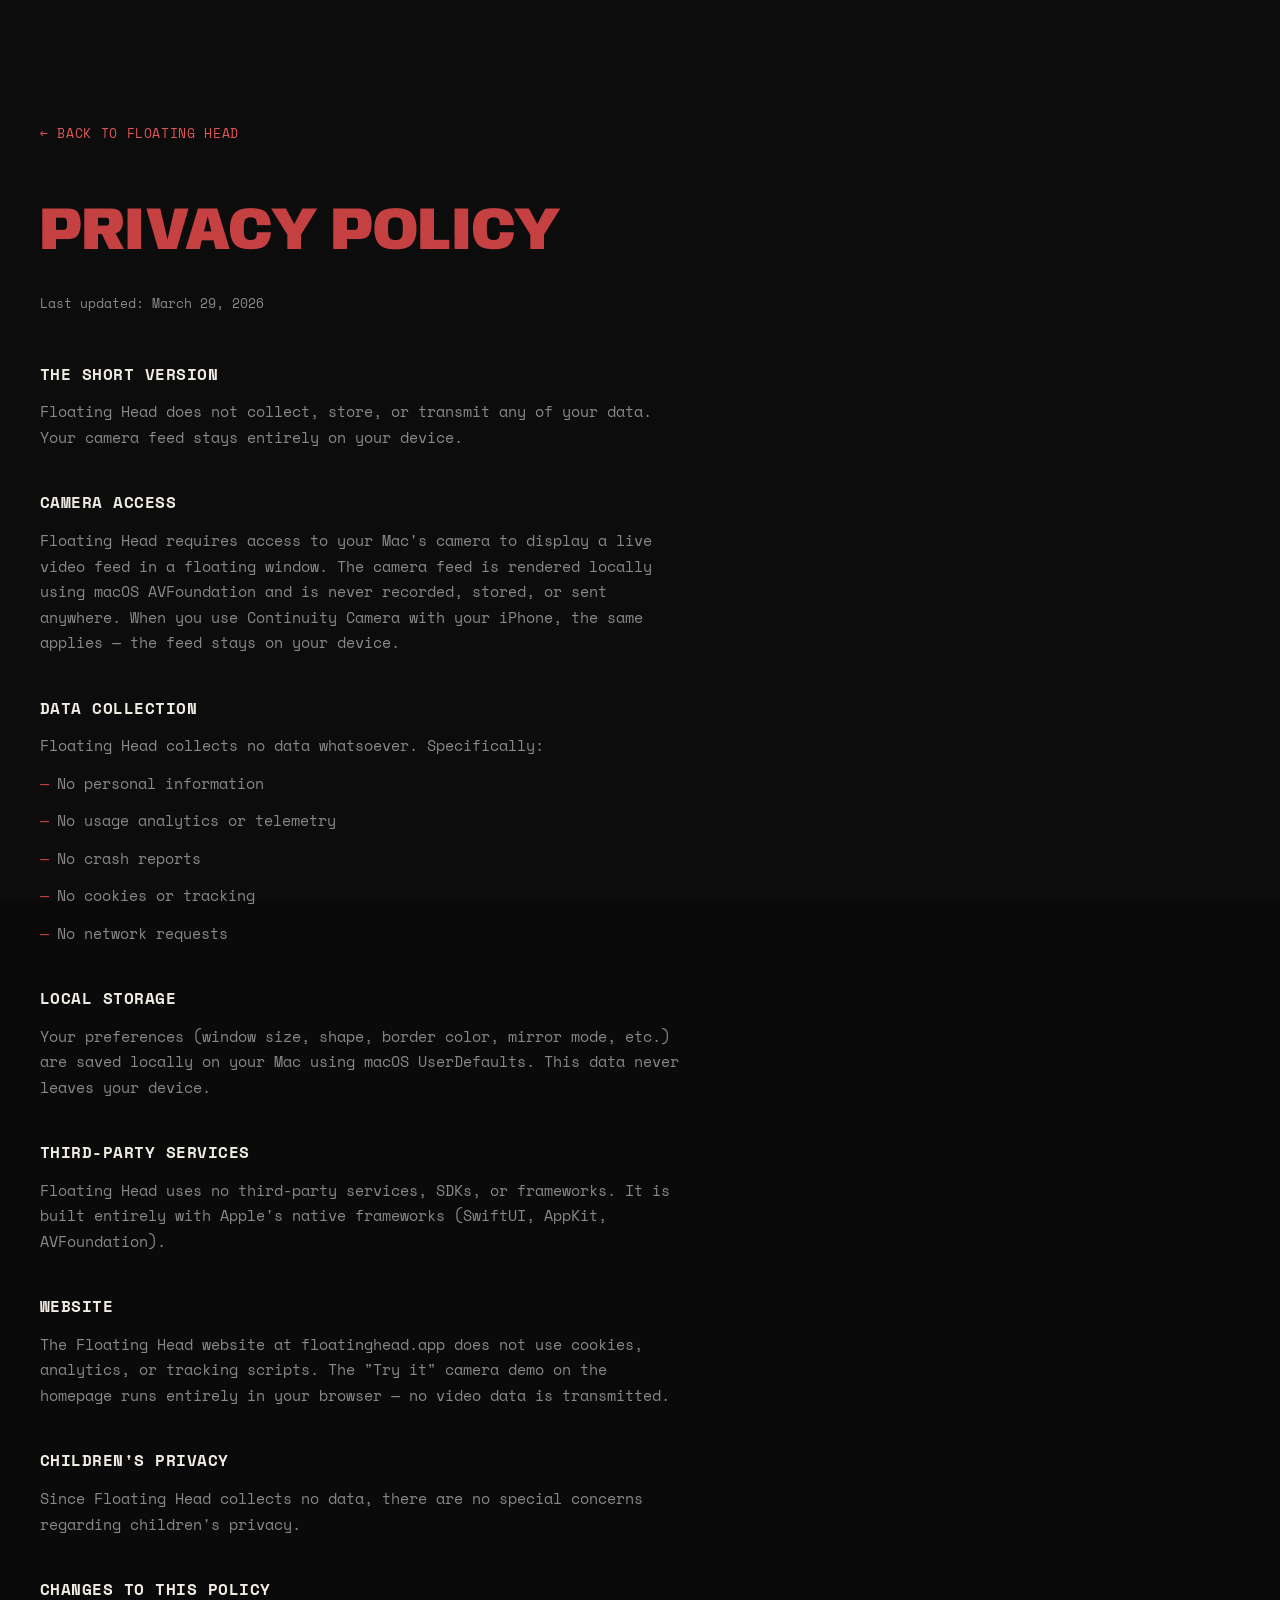
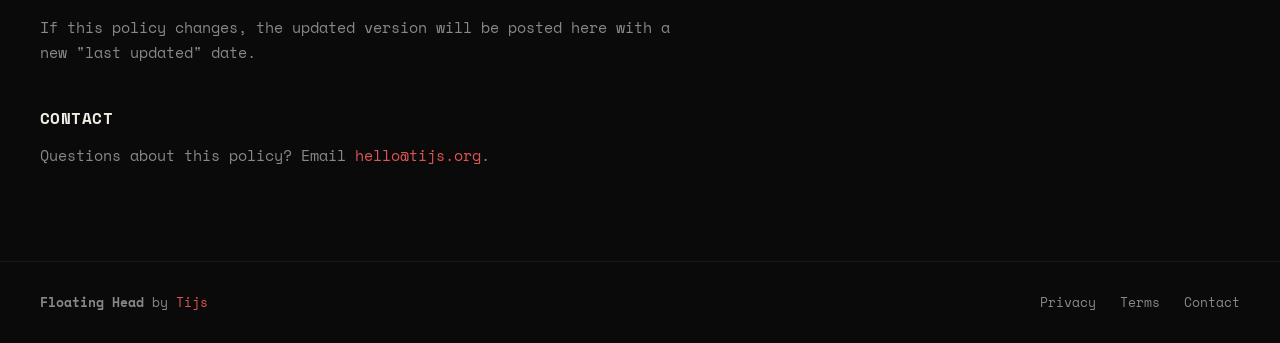
==== privacy.html @ 7c6a7cde "Add privacy policy and terms of service pages" ====
<!DOCTYPE html>
<html lang="en">
<head>
  <meta charset="UTF-8">
  <meta name="viewport" content="width=device-width, initial-scale=1.0">
  <title>Privacy Policy — Floating Head</title>
  <meta name="description" content="Privacy Policy for Floating Head, a macOS menu bar camera app.">
  <link rel="preconnect" href="https://fonts.googleapis.com">
  <link rel="preconnect" href="https://fonts.gstatic.com" crossorigin>
  <link href="https://fonts.googleapis.com/css2?family=Space+Mono:ital,wght@0,400;0,700;1,400&family=Instrument+Serif:ital@0;1&family=Anybody:wght@900&display=swap" rel="stylesheet">
  <link rel="stylesheet" href="styles.css">
  <link rel="icon" href="data:image/svg+xml,<svg xmlns='http://www.w3.org/2000/svg' viewBox='0 0 100 100'><circle cx='50' cy='50' r='45' fill='%23C63F40'/><circle cx='35' cy='42' r='6' fill='white'/><line x1='58' y1='36' x2='68' y2='48' stroke='white' stroke-width='5' stroke-linecap='round'/><circle cx='50' cy='65' r='4' fill='white'/></svg>">
  <style>
    .legal-page { padding: 120px 40px 80px; max-width: 720px; }
    .legal-page h1 {
      font-family: var(--font-display);
      font-weight: 900;
      font-size: clamp(36px, 6vw, 60px);
      text-transform: uppercase;
      margin-bottom: 12px;
      color: var(--coral);
    }
    .legal-page .last-updated {
      font-size: 13px;
      color: var(--grey);
      margin-bottom: 48px;
    }
    .legal-page h2 {
      font-family: var(--font-mono);
      font-size: 16px;
      font-weight: 700;
      text-transform: uppercase;
      letter-spacing: 0.03em;
      margin-top: 40px;
      margin-bottom: 12px;
      color: var(--off-white);
    }
    .legal-page p, .legal-page li {
      color: var(--grey);
      font-size: 15px;
      margin-bottom: 12px;
      line-height: 1.7;
    }
    .legal-page ul {
      list-style: none;
      padding-left: 0;
    }
    .legal-page ul li::before {
      content: "—";
      color: var(--coral);
      margin-right: 8px;
    }
    .legal-page a { color: var(--coral-light); }
    .legal-page a:hover { color: var(--off-white); }
    .back-link {
      display: inline-block;
      margin-bottom: 40px;
      font-size: 13px;
      color: var(--grey);
      text-transform: uppercase;
      letter-spacing: 0.05em;
    }
    .back-link:hover { color: var(--off-white); }
    @media (max-width: 900px) {
      .legal-page { padding: 80px 24px 60px; }
    }
  </style>
</head>
<body>
  <div class="noise"></div>

  <main class="legal-page">
    <a href="/" class="back-link">&larr; Back to Floating Head</a>
    <h1>Privacy Policy</h1>
    <p class="last-updated">Last updated: March 29, 2026</p>

    <h2>The short version</h2>
    <p>Floating Head does not collect, store, or transmit any of your data. Your camera feed stays entirely on your device.</p>

    <h2>Camera access</h2>
    <p>Floating Head requires access to your Mac's camera to display a live video feed in a floating window. The camera feed is rendered locally using macOS AVFoundation and is never recorded, stored, or sent anywhere. When you use Continuity Camera with your iPhone, the same applies — the feed stays on your device.</p>

    <h2>Data collection</h2>
    <p>Floating Head collects no data whatsoever. Specifically:</p>
    <ul>
      <li>No personal information</li>
      <li>No usage analytics or telemetry</li>
      <li>No crash reports</li>
      <li>No cookies or tracking</li>
      <li>No network requests</li>
    </ul>

    <h2>Local storage</h2>
    <p>Your preferences (window size, shape, border color, mirror mode, etc.) are saved locally on your Mac using macOS UserDefaults. This data never leaves your device.</p>

    <h2>Third-party services</h2>
    <p>Floating Head uses no third-party services, SDKs, or frameworks. It is built entirely with Apple's native frameworks (SwiftUI, AppKit, AVFoundation).</p>

    <h2>Website</h2>
    <p>The Floating Head website at floatinghead.app does not use cookies, analytics, or tracking scripts. The "Try it" camera demo on the homepage runs entirely in your browser — no video data is transmitted.</p>

    <h2>Children's privacy</h2>
    <p>Since Floating Head collects no data, there are no special concerns regarding children's privacy.</p>

    <h2>Changes to this policy</h2>
    <p>If this policy changes, the updated version will be posted here with a new "last updated" date.</p>

    <h2>Contact</h2>
    <p>Questions about this policy? Email <a href="mailto:hello@tijs.org">hello@tijs.org</a>.</p>
  </main>

  <footer class="footer">
    <div class="footer-inner">
      <div class="footer-left">
        <span class="footer-name">Floating Head</span> by <a href="https://tijs.org">Tijs</a>
      </div>
      <div class="footer-right">
        <a href="privacy.html">Privacy</a>
        <a href="terms.html">Terms</a>
        <a href="mailto:hello@tijs.org">Contact</a>
      </div>
    </div>
  </footer>
</body>
</html>
---- styles.css ----
/* === TOKENS === */
:root {
  --coral: #C63F40;
  --coral-light: #e05455;
  --coral-dark: #9a2e2f;
  --black: #0a0a0a;
  --off-black: #141414;
  --off-white: #f0ece4;
  --cream: #faf7f0;
  --grey: #888;
  --font-display: 'Anybody', system-ui, sans-serif;
  --font-serif: 'Instrument Serif', Georgia, serif;
  --font-mono: 'Space Mono', 'SF Mono', monospace;
  --cam-size: 160px;
}

/* === RESET === */
*, *::before, *::after { margin: 0; padding: 0; box-sizing: border-box; }
html { scroll-behavior: smooth; -webkit-font-smoothing: antialiased; }
body {
  font-family: var(--font-mono);
  background: var(--black);
  color: var(--off-white);
  overflow-x: hidden;
  cursor: default;
  line-height: 1.6;
  font-size: 15px;
}

a { color: var(--coral-light); text-decoration: none; transition: color 0.2s; }
a:hover { color: var(--off-white); }
em { font-family: var(--font-serif); font-style: italic; font-size: 1.15em; }
strong { color: var(--off-white); }

::selection {
  background: var(--coral);
  color: white;
}

/* === NOISE OVERLAY === */
.noise {
  position: fixed;
  inset: 0;
  z-index: 9999;
  pointer-events: none;
  opacity: 0.035;
  background-image: url("data:image/svg+xml,%3Csvg viewBox='0 0 256 256' xmlns='http://www.w3.org/2000/svg'%3E%3Cfilter id='n'%3E%3CfeTurbulence type='fractalNoise' baseFrequency='0.9' numOctaves='4' stitchTiles='stitch'/%3E%3C/filter%3E%3Crect width='100%25' height='100%25' filter='url(%23n)'/%3E%3C/svg%3E");
  background-repeat: repeat;
  background-size: 256px;
}

/* === FLOATING CAM === */
.floating-cam {
  position: fixed;
  top: 60px;
  right: 40px;
  width: var(--cam-size);
  height: var(--cam-size);
  border-radius: 50%;
  z-index: 10000;
  cursor: grab;
  overflow: hidden;
  box-shadow: 0 8px 40px rgba(0,0,0,0.6), 0 0 0 3px var(--coral);
  transition: box-shadow 0.3s ease, transform 0.2s ease;
  user-select: none;
  -webkit-user-select: none;
}
.floating-cam:hover {
  box-shadow: 0 12px 50px rgba(198,63,64,0.4), 0 0 0 3px var(--coral-light);
  transform: scale(1.03);
}
.floating-cam:active { cursor: grabbing; transform: scale(0.98); }
.floating-cam .cam-ring {
  position: absolute;
  inset: 0;
  border-radius: 50%;
  border: 3px solid var(--coral);
  z-index: 2;
  pointer-events: none;
}
.floating-cam video {
  width: 100%;
  height: 100%;
  object-fit: cover;
  transform: scaleX(-1);
  display: none;
}
.floating-cam video.active { display: block; }
.cam-placeholder {
  width: 100%;
  height: 100%;
  background: var(--off-black);
  display: flex;
  align-items: center;
  justify-content: center;
}
.cam-placeholder.hidden { display: none; }

/* Wink face in placeholder */
.wink-face {
  position: relative;
  width: 70px;
  height: 50px;
}
.wink-eye {
  position: absolute;
  top: 0;
}
.wink-eye.open {
  left: 5px;
  width: 16px;
  height: 16px;
  border-radius: 50%;
  background: var(--off-white);
}
.wink-eye.open::after {
  content: '';
  position: absolute;
  top: 4px;
  left: 4px;
  width: 8px;
  height: 8px;
  border-radius: 50%;
  background: var(--black);
}
.wink-eye.closed {
  right: 5px;
  top: 8px;
  width: 18px;
  height: 3px;
  background: var(--off-white);
  border-radius: 2px;
  transform: rotate(-10deg);
}
.wink-mouth {
  position: absolute;
  bottom: 2px;
  left: 50%;
  transform: translateX(-50%);
  width: 12px;
  height: 8px;
  border-radius: 0 0 50% 50%;
  background: var(--off-white);
}

.cam-label {
  position: absolute;
  bottom: -28px;
  left: 50%;
  transform: translateX(-50%);
  font-size: 11px;
  color: var(--grey);
  text-transform: uppercase;
  letter-spacing: 0.1em;
  white-space: nowrap;
  opacity: 0;
  transition: opacity 0.3s;
  font-family: var(--font-mono);
}
.floating-cam:hover .cam-label { opacity: 1; }

/* === HERO === */
.hero {
  min-height: 100vh;
  display: flex;
  flex-direction: column;
  justify-content: center;
  padding: 80px 40px 60px;
  position: relative;
}
.hero-logo {
  margin-bottom: 30px;
}
.wink-logo {
  width: 72px;
  height: 72px;
  animation: float 4s ease-in-out infinite;
}
@keyframes float {
  0%, 100% { transform: translateY(0); }
  50% { transform: translateY(-10px); }
}
.hero-title {
  font-family: var(--font-display);
  font-weight: 900;
  line-height: 0.88;
  letter-spacing: -0.03em;
  text-transform: uppercase;
}
.hero-line-1 {
  display: block;
  font-size: clamp(80px, 16vw, 220px);
  color: var(--off-white);
}
.hero-line-2 {
  display: block;
  font-size: clamp(80px, 16vw, 220px);
  color: var(--coral);
  -webkit-text-stroke: 2px var(--coral);
}
.hero-tagline {
  margin-top: 30px;
  font-size: clamp(18px, 2.5vw, 26px);
  max-width: 600px;
  color: var(--grey);
  line-height: 1.6;
}
.hero-cta {
  margin-top: 40px;
  display: flex;
  align-items: center;
  gap: 16px;
  flex-wrap: wrap;
}

/* === BUTTONS === */
.btn-download {
  display: inline-flex;
  align-items: center;
  gap: 10px;
  background: var(--off-white);
  color: var(--black);
  padding: 14px 28px;
  border-radius: 12px;
  font-family: var(--font-mono);
  font-size: 14px;
  font-weight: 700;
  transition: all 0.2s ease;
  border: 2px solid transparent;
}
.btn-download:hover {
  background: var(--coral);
  color: white;
  transform: translateY(-2px);
  box-shadow: 0 6px 24px rgba(198,63,64,0.4);
}
.apple-icon { width: 20px; height: 20px; }
.price-tag {
  font-size: 14px;
  color: var(--grey);
  font-family: var(--font-mono);
}

/* === MARQUEE === */
.marquee-wrap {
  padding: 20px 0;
  border-top: 1px solid rgba(240,236,228,0.08);
  border-bottom: 1px solid rgba(240,236,228,0.08);
  overflow: hidden;
  margin-top: -1px;
}
.marquee {
  display: flex;
  white-space: nowrap;
  animation: scroll 20s linear infinite;
}
.marquee span {
  font-family: var(--font-display);
  font-size: clamp(24px, 4vw, 48px);
  font-weight: 900;
  color: rgba(240,236,228,0.06);
  text-transform: uppercase;
  letter-spacing: 0.05em;
  flex-shrink: 0;
}
@keyframes scroll {
  from { transform: translateX(0); }
  to { transform: translateX(-50%); }
}

/* === WHAT SECTION === */
.what-section {
  padding: 120px 40px;
  border-bottom: 1px solid rgba(240,236,228,0.08);
}
.what-grid {
  display: grid;
  grid-template-columns: 1fr 1.5fr;
  gap: 60px;
  max-width: 1200px;
  align-items: start;
}
.what-text h2 {
  font-family: var(--font-display);
  font-size: clamp(48px, 8vw, 100px);
  font-weight: 900;
  line-height: 0.95;
  text-transform: uppercase;
  color: var(--coral);
}
.what-answer .big-p {
  font-family: var(--font-serif);
  font-size: clamp(28px, 3.5vw, 42px);
  line-height: 1.25;
  color: var(--off-white);
  margin-bottom: 24px;
}
.what-answer p {
  color: var(--grey);
  font-size: 15px;
  margin-bottom: 16px;
  max-width: 540px;
}

/* === FEATURES === */
.features-section {
  padding: 100px 40px 120px;
  position: relative;
}
.features-heading {
  font-family: var(--font-serif);
  font-style: italic;
  font-size: clamp(40px, 6vw, 80px);
  margin-bottom: 60px;
  color: var(--off-white);
}
.features-grid {
  display: grid;
  grid-template-columns: repeat(3, 1fr);
  gap: 2px;
  max-width: 1200px;
}
.feature-card {
  background: var(--off-black);
  padding: 40px 30px;
  position: relative;
  transition: all 0.3s ease;
  border: 1px solid rgba(240,236,228,0.05);
}
.feature-card:hover {
  background: rgba(198,63,64,0.08);
  border-color: rgba(198,63,64,0.2);
  transform: translateY(-4px);
  z-index: 2;
}
/* Intentional grid breaks - some cards span or offset */
.card-1 { grid-column: 1 / 2; }
.card-2 { grid-column: 2 / 4; }
.card-3 { grid-column: 1 / 3; }
.card-4 { grid-column: 3 / 4; }
.card-5 { grid-column: 1 / 2; }
.card-6 { grid-column: 2 / 4; }

.feature-icon {
  font-size: 28px;
  margin-bottom: 16px;
  color: var(--coral);
  line-height: 1;
}
.feature-card h3 {
  font-family: var(--font-mono);
  font-size: 16px;
  font-weight: 700;
  margin-bottom: 8px;
  text-transform: uppercase;
  letter-spacing: 0.03em;
}
.feature-card p {
  color: var(--grey);
  font-size: 14px;
  line-height: 1.5;
}

/* === USE CASES === */
.usecases-section {
  padding: 80px 40px 100px;
  max-width: 1000px;
  border-top: 1px solid rgba(240,236,228,0.08);
}
.usecase-row {
  display: flex;
  gap: 40px;
  padding: 40px 0;
  border-bottom: 1px solid rgba(240,236,228,0.06);
  align-items: baseline;
  transition: all 0.3s;
}
.usecase-row:hover {
  padding-left: 20px;
}
.usecase-num {
  font-family: var(--font-display);
  font-size: 60px;
  font-weight: 900;
  color: rgba(198,63,64,0.3);
  line-height: 1;
  flex-shrink: 0;
  min-width: 90px;
}
.usecase-row:hover .usecase-num {
  color: var(--coral);
}
.usecase-text h3 {
  font-family: var(--font-mono);
  font-weight: 700;
  font-size: 18px;
  margin-bottom: 8px;
  text-transform: uppercase;
}
.usecase-text p {
  color: var(--grey);
  font-size: 15px;
  max-width: 500px;
}

/* === TRY SECTION === */
.try-section {
  padding: 100px 40px;
  text-align: center;
  background: var(--off-black);
  border-top: 1px solid rgba(240,236,228,0.08);
  border-bottom: 1px solid rgba(240,236,228,0.08);
}
.try-section h2 {
  font-family: var(--font-display);
  font-size: clamp(36px, 6vw, 72px);
  font-weight: 900;
  text-transform: uppercase;
  margin-bottom: 16px;
}
.try-section > p {
  color: var(--grey);
  max-width: 500px;
  margin: 0 auto 30px;
}
.btn-try {
  font-family: var(--font-mono);
  font-size: 16px;
  font-weight: 700;
  padding: 16px 40px;
  background: var(--coral);
  color: white;
  border: none;
  border-radius: 12px;
  cursor: pointer;
  transition: all 0.2s ease;
  text-transform: uppercase;
  letter-spacing: 0.05em;
}
.btn-try:hover {
  background: var(--coral-light);
  transform: translateY(-2px);
  box-shadow: 0 6px 24px rgba(198,63,64,0.5);
}
.btn-try:active { transform: scale(0.97); }
.btn-try.active {
  background: transparent;
  border: 2px solid var(--coral);
  color: var(--coral);
}
.try-note {
  font-size: 12px;
  color: rgba(136,136,136,0.6);
  margin-top: 20px;
}

/* === REVIEWS === */
.reviews-section {
  overflow: hidden;
  padding: 60px 0;
  border-top: 1px solid rgba(240,236,228,0.08);
  border-bottom: 1px solid rgba(240,236,228,0.08);
  position: relative;
}
.reviews-section::before,
.reviews-section::after {
  content: '';
  position: absolute;
  top: 0;
  bottom: 0;
  width: 80px;
  z-index: 2;
  pointer-events: none;
}
.reviews-section::before {
  left: 0;
  background: linear-gradient(to right, var(--black), transparent);
}
.reviews-section::after {
  right: 0;
  background: linear-gradient(to left, var(--black), transparent);
}
.reviews-track {
  display: flex;
  flex-wrap: nowrap;
  gap: 24px;
  animation: reviewScroll 40s linear infinite;
  width: max-content;
  will-change: transform;
}
.reviews-track:hover {
  animation-play-state: paused;
}
@keyframes reviewScroll {
  from { transform: translateX(0); }
  to { transform: translateX(-50%); }
}
.review-card {
  flex-shrink: 0;
  width: 420px;
  padding: 36px 32px;
  background: var(--off-black);
  border: 1px solid rgba(240,236,228,0.06);
  border-radius: 8px;
  transition: border-color 0.3s;
}
.review-card:hover {
  border-color: rgba(198,63,64,0.3);
}
.stars {
  color: var(--coral);
  font-size: 18px;
  letter-spacing: 3px;
  margin-bottom: 14px;
}
.review-card blockquote {
  font-family: var(--font-serif);
  font-size: 22px;
  font-style: italic;
  line-height: 1.4;
  color: var(--off-white);
}
.review-card cite {
  display: block;
  margin-top: 14px;
  font-family: var(--font-mono);
  font-size: 13px;
  font-style: normal;
  color: var(--grey);
}

/* === BOTTOM CTA === */
.bottom-cta {
  padding: 120px 40px 100px;
  text-align: center;
}
.bottom-cta-inner {
  max-width: 600px;
  margin: 0 auto;
}
.wink-logo-big {
  width: 100px;
  height: 100px;
  margin-bottom: 30px;
  animation: float 4s ease-in-out infinite;
}
.bottom-cta h2 {
  font-family: var(--font-display);
  font-size: clamp(48px, 8vw, 100px);
  font-weight: 900;
  text-transform: uppercase;
  margin-bottom: 30px;
  line-height: 1;
}
.btn-download-big {
  font-size: 16px;
  padding: 18px 36px;
}
.compat {
  margin-top: 20px;
  font-size: 12px;
  color: var(--grey);
}

/* === FOOTER === */
.footer {
  padding: 30px 40px;
  border-top: 1px solid rgba(240,236,228,0.06);
}
.footer-inner {
  display: flex;
  justify-content: space-between;
  align-items: center;
  flex-wrap: wrap;
  gap: 16px;
}
.footer-name {
  font-weight: 700;
}
.footer-left {
  color: var(--grey);
  font-size: 13px;
}
.footer-right {
  display: flex;
  gap: 24px;
  font-size: 13px;
}
.footer-right a {
  color: var(--grey);
}
.footer-right a:hover {
  color: var(--off-white);
}

/* === SCROLL ANIMATIONS === */
.what-section,
.features-section,
.usecases-section,
.try-section,
.bottom-cta {
  opacity: 0;
  transform: translateY(30px);
  transition: opacity 0.8s ease, transform 0.8s ease;
}
.what-section.visible,
.features-section.visible,
.usecases-section.visible,
.try-section.visible,
.bottom-cta.visible {
  opacity: 1;
  transform: translateY(0);
}

/* Hero staggered entrance */
.hero-logo { opacity: 0; animation: fadeUp 0.6s ease forwards 0.1s; }
.hero-line-1 { opacity: 0; animation: fadeUp 0.6s ease forwards 0.2s; }
.hero-line-2 { opacity: 0; animation: fadeUp 0.6s ease forwards 0.35s; }
.hero-tagline { opacity: 0; animation: fadeUp 0.6s ease forwards 0.5s; }
.hero-cta { opacity: 0; animation: fadeUp 0.6s ease forwards 0.65s; }

@keyframes fadeUp {
  from { opacity: 0; transform: translateY(20px); }
  to { opacity: 1; transform: translateY(0); }
}

/* Feature card stagger */
.feature-card {
  opacity: 0;
  transform: translateY(20px);
  transition: opacity 0.5s ease, transform 0.5s ease, background 0.3s ease, border-color 0.3s ease;
}
.features-section.visible .card-1 { transition-delay: 0s; opacity: 1; transform: translateY(0); }
.features-section.visible .card-2 { transition-delay: 0.08s; opacity: 1; transform: translateY(0); }
.features-section.visible .card-3 { transition-delay: 0.16s; opacity: 1; transform: translateY(0); }
.features-section.visible .card-4 { transition-delay: 0.24s; opacity: 1; transform: translateY(0); }
.features-section.visible .card-5 { transition-delay: 0.32s; opacity: 1; transform: translateY(0); }
.features-section.visible .card-6 { transition-delay: 0.4s; opacity: 1; transform: translateY(0); }

/* Hover card raise stays fast */
.feature-card:hover {
  transition: background 0.3s ease, border-color 0.3s ease, transform 0.2s ease;
}

/* === RESPONSIVE === */
@media (max-width: 900px) {
  .what-grid {
    grid-template-columns: 1fr;
    gap: 30px;
  }
  .what-text h2 {
    font-size: 48px;
  }
  .features-grid {
    grid-template-columns: 1fr;
  }
  .feature-card,
  .card-1, .card-2, .card-3,
  .card-4, .card-5, .card-6 {
    grid-column: auto;
  }
  .review-card {
    width: 300px;
  }
  .floating-cam {
    --cam-size: 120px;
    top: 20px;
    right: 20px;
  }
  .hero {
    padding: 100px 24px 60px;
  }
  .what-section,
  .features-section,
  .usecases-section,
  .try-section,
  .bottom-cta,
  .footer {
    padding-left: 24px;
    padding-right: 24px;
  }
  .usecase-row {
    flex-direction: column;
    gap: 12px;
  }
  .usecase-num {
    font-size: 36px;
    min-width: auto;
  }
}

@media (max-width: 500px) {
  .hero-title {
    font-size: 60px;
  }
  .floating-cam {
    --cam-size: 90px;
  }
}
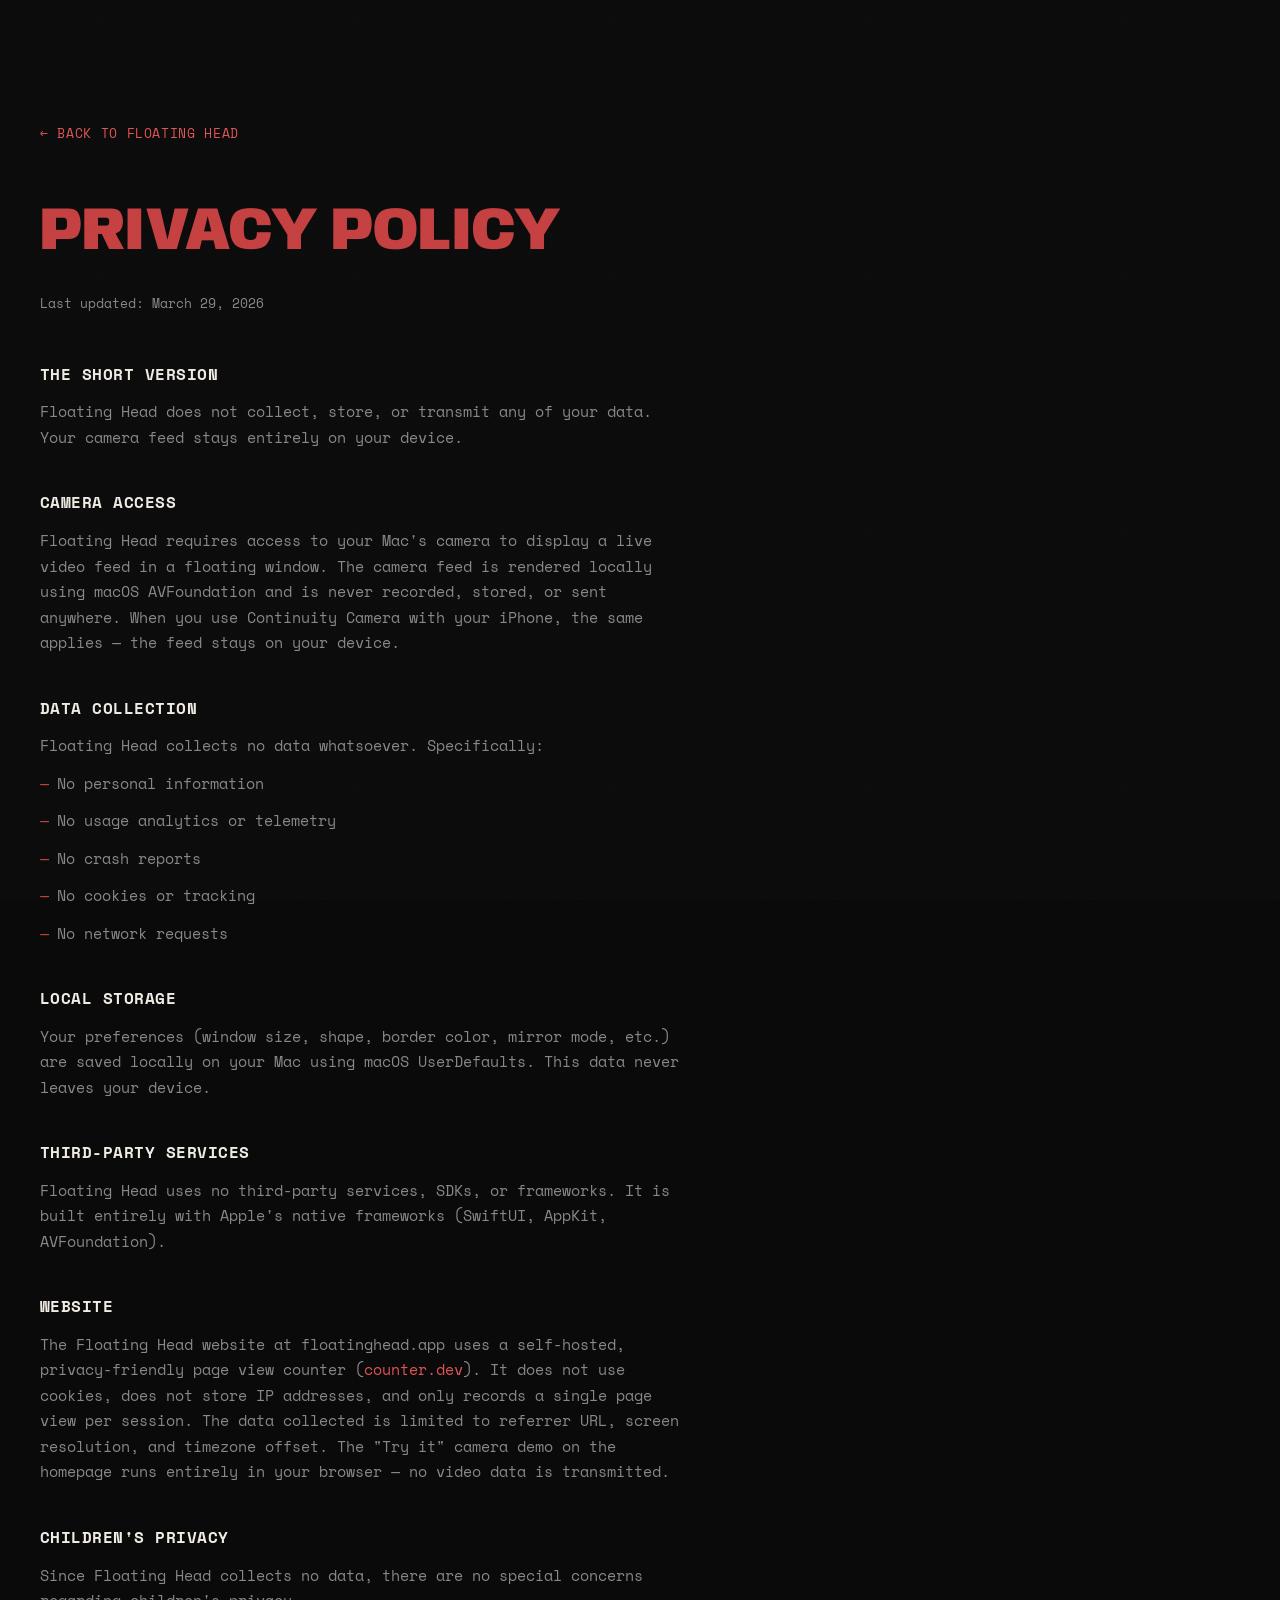
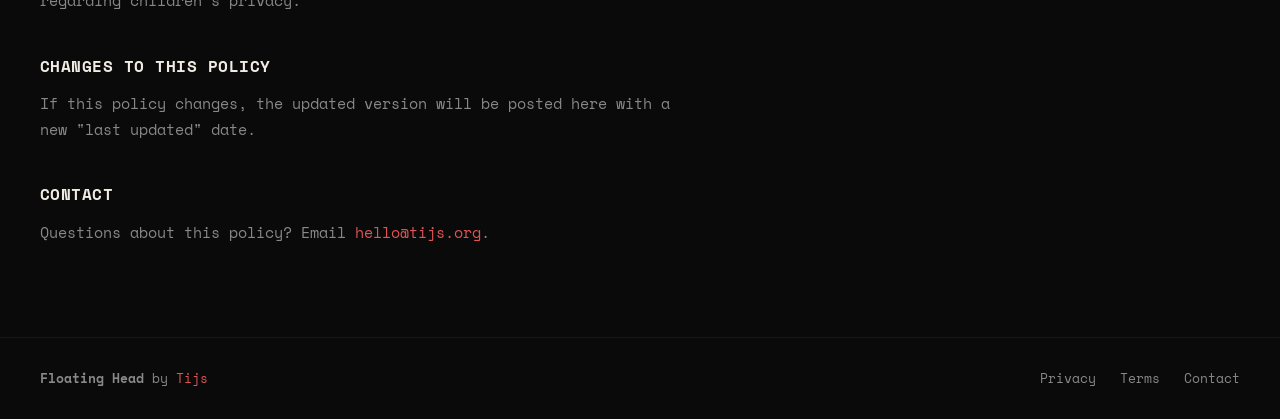
==== commit 2b50166a: "feat: add counter.tijs.org analytics tracking Add privacy-friendly page view counter (self-hosted co" ====
--- a/privacy.html
+++ b/privacy.html
@@ -97,7 +97,7 @@
     <p>Floating Head uses no third-party services, SDKs, or frameworks. It is built entirely with Apple's native frameworks (SwiftUI, AppKit, AVFoundation).</p>
 
     <h2>Website</h2>
-    <p>The Floating Head website at floatinghead.app does not use cookies, analytics, or tracking scripts. The "Try it" camera demo on the homepage runs entirely in your browser — no video data is transmitted.</p>
+    <p>The Floating Head website at floatinghead.app uses a self-hosted, privacy-friendly page view counter (<a href="https://counter.dev">counter.dev</a>). It does not use cookies, does not store IP addresses, and only records a single page view per session. The data collected is limited to referrer URL, screen resolution, and timezone offset. The "Try it" camera demo on the homepage runs entirely in your browser — no video data is transmitted.</p>
 
     <h2>Children's privacy</h2>
     <p>Since Floating Head collects no data, there are no special concerns regarding children's privacy.</p>
@@ -121,5 +121,28 @@
       </div>
     </div>
   </footer>
+  <script>
+    try {
+      if (
+        !sessionStorage.getItem("_swa") &&
+        document.referrer.indexOf(
+            location.protocol + "//" + location.host,
+          ) !== 0
+      ) {
+        fetch(
+          "https://counter.tijs.org/track?" +
+            new URLSearchParams({
+              site: "tijs",
+              utcoffset: String(
+                -(new Date().getTimezoneOffset() / 60),
+              ),
+              referrer: document.referrer,
+              screen: screen.width + "x" + screen.height,
+            }),
+        ).catch(function(){});
+      }
+      sessionStorage.setItem("_swa", "1");
+    } catch (e) {}
+  </script>
 </body>
 </html>
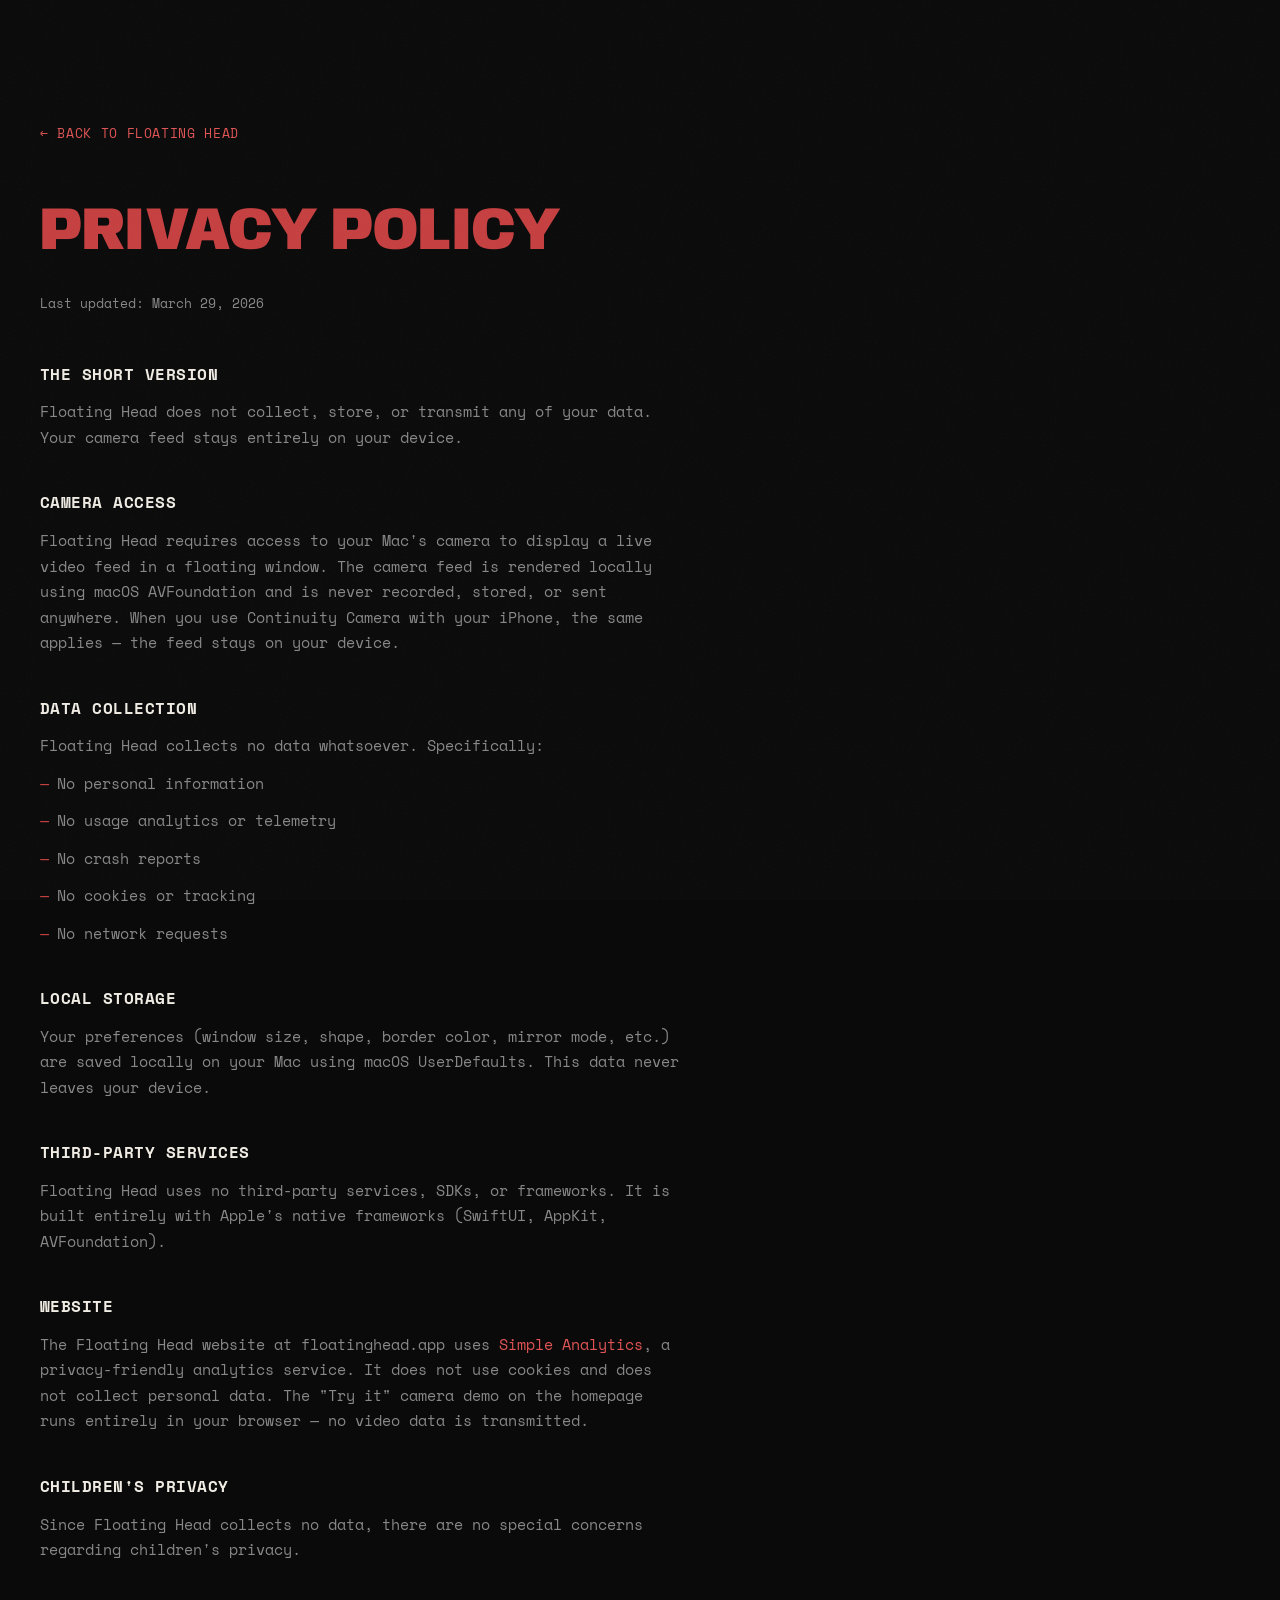
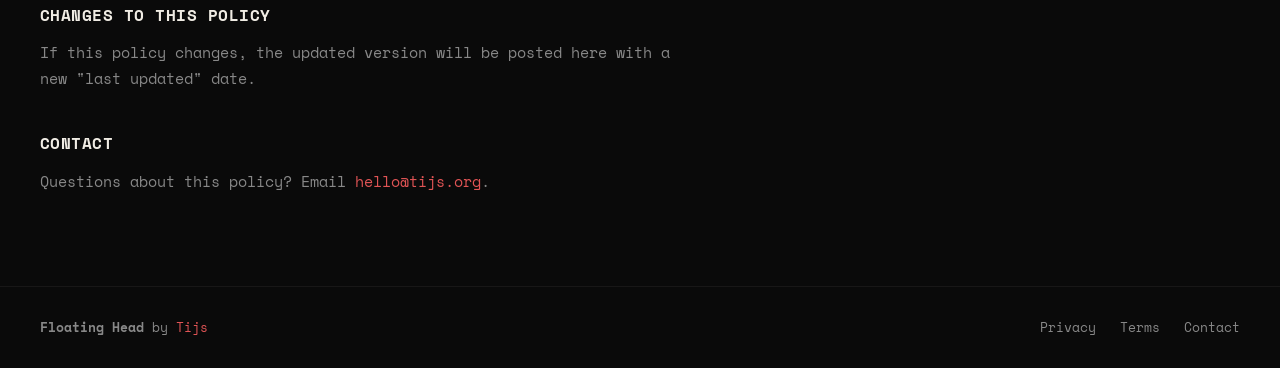
==== commit 5cdd870d: "Replace counter.dev analytics with Simple Analytics" ====
--- a/privacy.html
+++ b/privacy.html
@@ -97,7 +97,7 @@
     <p>Floating Head uses no third-party services, SDKs, or frameworks. It is built entirely with Apple's native frameworks (SwiftUI, AppKit, AVFoundation).</p>
 
     <h2>Website</h2>
-    <p>The Floating Head website at floatinghead.app uses a self-hosted, privacy-friendly page view counter (<a href="https://counter.dev">counter.dev</a>). It does not use cookies, does not store IP addresses, and only records a single page view per session. The data collected is limited to referrer URL, screen resolution, and timezone offset. The "Try it" camera demo on the homepage runs entirely in your browser — no video data is transmitted.</p>
+    <p>The Floating Head website at floatinghead.app uses <a href="https://www.simpleanalytics.com">Simple Analytics</a>, a privacy-friendly analytics service. It does not use cookies and does not collect personal data. The "Try it" camera demo on the homepage runs entirely in your browser — no video data is transmitted.</p>
 
     <h2>Children's privacy</h2>
     <p>Since Floating Head collects no data, there are no special concerns regarding children's privacy.</p>
@@ -121,28 +121,7 @@
       </div>
     </div>
   </footer>
-  <script>
-    try {
-      if (
-        !sessionStorage.getItem("_swa") &&
-        document.referrer.indexOf(
-            location.protocol + "//" + location.host,
-          ) !== 0
-      ) {
-        fetch(
-          "https://counter.tijs.org/track?" +
-            new URLSearchParams({
-              site: "tijs",
-              utcoffset: String(
-                -(new Date().getTimezoneOffset() / 60),
-              ),
-              referrer: document.referrer,
-              screen: screen.width + "x" + screen.height,
-            }),
-        ).catch(function(){});
-      }
-      sessionStorage.setItem("_swa", "1");
-    } catch (e) {}
-  </script>
+  <!-- 100% privacy-first analytics -->
+  <script async src="https://scripts.simpleanalyticscdn.com/latest.js"></script>
 </body>
 </html>
--- a/styles.css
+++ b/styles.css
@@ -49,100 +49,7 @@
   background-size: 256px;
 }
 
-/* === FLOATING CAM === */
-.floating-cam {
-  position: fixed;
-  top: 60px;
-  right: 40px;
-  width: var(--cam-size);
-  height: var(--cam-size);
-  border-radius: 50%;
-  z-index: 10000;
-  cursor: grab;
-  overflow: hidden;
-  box-shadow: 0 8px 40px rgba(0,0,0,0.6), 0 0 0 3px var(--coral);
-  transition: box-shadow 0.3s ease, transform 0.2s ease;
-  user-select: none;
-  -webkit-user-select: none;
-}
-.floating-cam:hover {
-  box-shadow: 0 12px 50px rgba(198,63,64,0.4), 0 0 0 3px var(--coral-light);
-  transform: scale(1.03);
-}
-.floating-cam:active { cursor: grabbing; transform: scale(0.98); }
-.floating-cam .cam-ring {
-  position: absolute;
-  inset: 0;
-  border-radius: 50%;
-  border: 3px solid var(--coral);
-  z-index: 2;
-  pointer-events: none;
-}
-.floating-cam video {
-  width: 100%;
-  height: 100%;
-  object-fit: cover;
-  transform: scaleX(-1);
-  display: none;
-}
-.floating-cam video.active { display: block; }
-.cam-placeholder {
-  width: 100%;
-  height: 100%;
-  background: var(--off-black);
-  display: flex;
-  align-items: center;
-  justify-content: center;
-}
-.cam-placeholder.hidden { display: none; }
-
-/* Wink face in placeholder */
-.wink-face {
-  position: relative;
-  width: 70px;
-  height: 50px;
-}
-.wink-eye {
-  position: absolute;
-  top: 0;
-}
-.wink-eye.open {
-  left: 5px;
-  width: 16px;
-  height: 16px;
-  border-radius: 50%;
-  background: var(--off-white);
-}
-.wink-eye.open::after {
-  content: '';
-  position: absolute;
-  top: 4px;
-  left: 4px;
-  width: 8px;
-  height: 8px;
-  border-radius: 50%;
-  background: var(--black);
-}
-.wink-eye.closed {
-  right: 5px;
-  top: 8px;
-  width: 18px;
-  height: 3px;
-  background: var(--off-white);
-  border-radius: 2px;
-  transform: rotate(-10deg);
-}
-.wink-mouth {
-  position: absolute;
-  bottom: 2px;
-  left: 50%;
-  transform: translateX(-50%);
-  width: 12px;
-  height: 8px;
-  border-radius: 0 0 50% 50%;
-  background: var(--off-white);
-}
-
+/* === HERO LOGO / FLOATING CAM === */
 .cam-label {
   position: absolute;
   bottom: -28px;
@@ -156,8 +63,8 @@
   opacity: 0;
   transition: opacity 0.3s;
   font-family: var(--font-mono);
-}
-.floating-cam:hover .cam-label { opacity: 1; }
+  pointer-events: none;
+}
 
 /* === HERO === */
 .hero {
@@ -170,11 +77,81 @@
 }
 .hero-logo {
   margin-bottom: 30px;
-}
-.wink-logo {
   width: 72px;
   height: 72px;
+  border-radius: 50%;
+  position: relative;
+  cursor: pointer;
+  overflow: hidden;
+  user-select: none;
+  -webkit-user-select: none;
+  transition: width 0.5s cubic-bezier(0.4, 0, 0.2, 1),
+              height 0.5s cubic-bezier(0.4, 0, 0.2, 1),
+              box-shadow 0.3s ease,
+              margin-bottom 0.5s cubic-bezier(0.4, 0, 0.2, 1);
+}
+.hero-logo:hover {
+  box-shadow: 0 0 0 3px var(--coral-light), 0 8px 30px rgba(198,63,64,0.3);
+}
+.hero-logo video {
+  position: absolute;
+  inset: 0;
+  width: 100%;
+  height: 100%;
+  object-fit: cover;
+  transform: scaleX(-1);
+  border-radius: 50%;
+  opacity: 0;
+  transition: opacity 0.4s ease;
+  pointer-events: none;
+}
+.hero-logo video.active {
+  opacity: 1;
+}
+/* Floating state — logo becomes a fixed draggable cam */
+.hero-logo.floating {
+  position: fixed;
+  top: 60px;
+  right: 40px;
+  left: auto;
+  width: var(--cam-size);
+  height: var(--cam-size);
+  z-index: 10001;
+  cursor: grab;
+  margin-bottom: 0;
+  box-shadow: 0 8px 40px rgba(0,0,0,0.6), 0 0 0 3px var(--coral), 0 20px 60px rgba(0,0,0,0.4);
+  animation: none;
+  opacity: 1;
+}
+.hero-logo.floating:hover {
+  box-shadow: 0 12px 50px rgba(198,63,64,0.4), 0 0 0 3px var(--coral-light);
+  transform: scale(1.03);
+}
+.hero-logo.floating:active {
+  cursor: grabbing;
+  transform: scale(0.98);
+}
+.hero-logo.floating .cam-label { opacity: 0; }
+.hero-logo.floating:hover .cam-label { opacity: 1; }
+.hero-logo.floating .wink-logo {
+  opacity: 0;
+  transition: opacity 0.3s ease;
+}
+/* Spacer to prevent layout shift when logo goes fixed */
+.hero-logo-spacer {
+  width: 72px;
+  height: 72px;
+  margin-bottom: 30px;
+  display: none;
+}
+.wink-logo {
+  width: 100%;
+  height: 100%;
+  display: block;
   animation: float 4s ease-in-out infinite;
+  transition: opacity 0.3s ease;
+  position: relative;
+  z-index: 1;
 }
 @keyframes float {
   0%, 100% { transform: translateY(0); }
@@ -646,23 +623,42 @@
 @media (max-width: 900px) {
   .what-grid {
     grid-template-columns: 1fr;
-    gap: 30px;
+    gap: 24px;
   }
   .what-text h2 {
     font-size: 48px;
   }
+  .what-section {
+    padding-top: 80px;
+    padding-bottom: 80px;
+  }
   .features-grid {
     grid-template-columns: 1fr;
+    gap: 0;
   }
   .feature-card,
   .card-1, .card-2, .card-3,
   .card-4, .card-5, .card-6 {
     grid-column: auto;
   }
+  .feature-card {
+    padding: 32px 24px;
+  }
+  .features-section {
+    padding-top: 80px;
+    padding-bottom: 80px;
+  }
+  .features-heading {
+    margin-bottom: 40px;
+  }
   .review-card {
     width: 300px;
-  }
-  .floating-cam {
+    padding: 28px 24px;
+  }
+  .review-card blockquote {
+    font-size: 19px;
+  }
+  .hero-logo.floating {
     --cam-size: 120px;
     top: 20px;
     right: 20px;
@@ -679,21 +675,139 @@
     padding-left: 24px;
     padding-right: 24px;
   }
+  .usecases-section {
+    padding-top: 60px;
+    padding-bottom: 60px;
+  }
   .usecase-row {
     flex-direction: column;
     gap: 12px;
+    padding: 28px 0;
   }
   .usecase-num {
     font-size: 36px;
     min-width: auto;
   }
+  .try-section {
+    padding-top: 70px;
+    padding-bottom: 70px;
+  }
+  .bottom-cta {
+    padding-top: 80px;
+    padding-bottom: 70px;
+  }
+  .bottom-cta h2 {
+    margin-bottom: 24px;
+  }
+  .btn-download-big {
+    font-size: 14px;
+    padding: 16px 28px;
+  }
 }
 
 @media (max-width: 500px) {
-  .hero-title {
-    font-size: 60px;
-  }
-  .floating-cam {
-    --cam-size: 90px;
-  }
-}
+  .hero {
+    padding: 90px 18px 50px;
+  }
+  .hero-tagline {
+    margin-top: 22px;
+    font-size: 16px;
+  }
+  .hero-cta {
+    margin-top: 30px;
+    flex-direction: column;
+    align-items: flex-start;
+    gap: 12px;
+  }
+  .btn-download {
+    font-size: 13px;
+    padding: 13px 22px;
+    width: 100%;
+    justify-content: center;
+  }
+  .hero-logo.floating {
+    --cam-size: 80px;
+    top: 14px;
+    right: 14px;
+  }
+  .what-section,
+  .features-section,
+  .usecases-section,
+  .try-section,
+  .bottom-cta,
+  .footer {
+    padding-left: 18px;
+    padding-right: 18px;
+  }
+  .what-section {
+    padding-top: 60px;
+    padding-bottom: 60px;
+  }
+  .what-answer .big-p {
+    font-size: 24px;
+  }
+  .features-section {
+    padding-top: 60px;
+    padding-bottom: 60px;
+  }
+  .features-heading {
+    font-size: 36px;
+    margin-bottom: 30px;
+  }
+  .feature-card {
+    padding: 26px 18px;
+  }
+  .feature-card h3 {
+    font-size: 14px;
+  }
+  .feature-card p {
+    font-size: 13px;
+  }
+  .usecase-text h3 {
+    font-size: 15px;
+  }
+  .usecase-text p {
+    font-size: 14px;
+  }
+  .review-card {
+    width: 260px;
+    padding: 24px 20px;
+  }
+  .review-card blockquote {
+    font-size: 17px;
+  }
+  .try-section {
+    padding-top: 60px;
+    padding-bottom: 60px;
+  }
+  .try-section h2 {
+    font-size: 32px;
+  }
+  .btn-try {
+    font-size: 14px;
+    padding: 14px 32px;
+  }
+  .bottom-cta {
+    padding-top: 60px;
+    padding-bottom: 50px;
+  }
+  .wink-logo-big {
+    width: 72px;
+    height: 72px;
+    margin-bottom: 20px;
+  }
+  .btn-download-big {
+    font-size: 13px;
+    padding: 14px 22px;
+    width: 100%;
+    justify-content: center;
+  }
+  .footer-inner {
+    flex-direction: column;
+    align-items: flex-start;
+    gap: 12px;
+  }
+  .reviews-section {
+    padding: 40px 0;
+  }
+}
